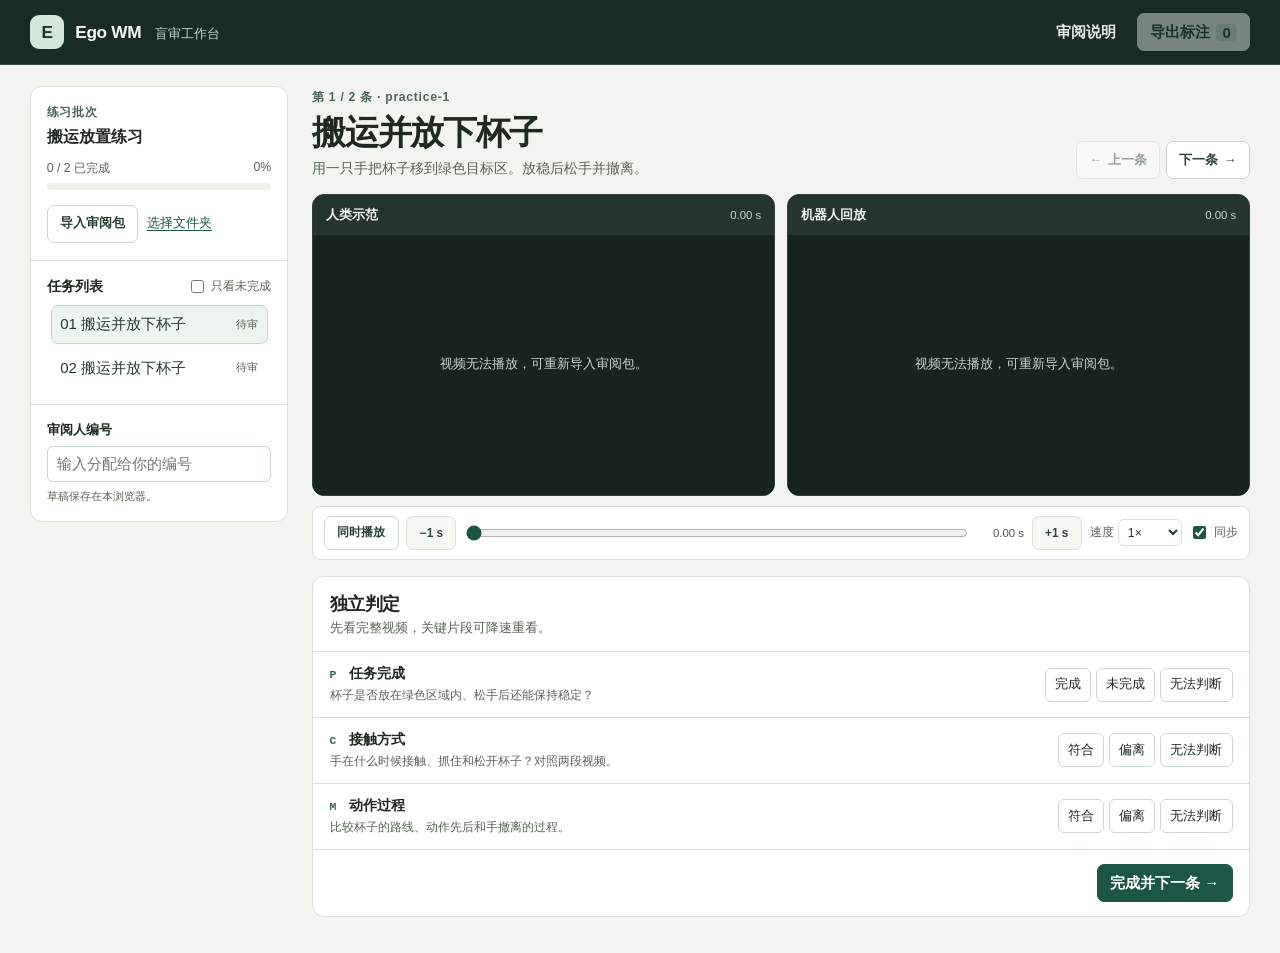
==== docs/index.html @ d47dce7e "Publish the Ego WM blind review workspace" ====
<!doctype html>
<html lang="zh-CN">
<head>
  <meta charset="utf-8">
  <meta name="viewport" content="width=device-width, initial-scale=1">
  <meta name="color-scheme" content="light">
  <meta name="description" content="Ego WM 人手到机器人动作的独立盲审。">
  <title>Ego WM · 盲审工作台</title>
  <link rel="stylesheet" href="./style.css">
  <script type="module" src="./app.js"></script>
</head>
<body>
  <a class="skip" href="#workspace">跳到审阅</a>
  <header class="masthead">
    <div class="mast-inner">
      <a class="brand" href="./" aria-label="Ego WM 盲审工作台首页"><span class="brand-mark" aria-hidden="true">E</span><span>Ego WM <span class="brand-sub">盲审工作台</span></span></a>
      <div class="mast-actions">
        <button class="subtle" id="help-toggle" type="button">审阅说明</button>
        <button class="primary" id="export" type="button" disabled>导出标注 <span id="export-count">0</span></button>
      </div>
    </div>
  </header>
  <div class="layout">
    <aside class="sidebar" aria-label="批次与任务">
      <div class="batch-panel">
        <div class="overline" id="batch-kind">批次</div>
        <h2 id="batch-title">正在载入</h2>
        <div class="progress-line"><span id="progress-text">0 / 0 已完成</span><span id="progress-percent"></span></div>
        <progress id="progress" value="0" max="1" aria-label="审阅完成度"></progress>
        <div class="import-actions">
          <button class="secondary" id="import-zip" type="button">导入审阅包</button>
          <button class="link-button" id="import-folder" type="button">选择文件夹</button>
        </div>
        <input type="file" id="zip-file" accept=".zip,application/zip" hidden>
        <input type="file" id="folder-files" webkitdirectory multiple hidden>
      </div>
      <div class="queue">
        <div class="queue-header"><h3>任务列表</h3><label class="filter"><input id="filter" type="checkbox"> 只看未完成</label></div>
        <ol id="case-list"></ol>
      </div>
      <div class="profile">
        <label for="reviewer">审阅人编号</label>
        <input id="reviewer" type="text" placeholder="输入分配给你的编号" autocomplete="off" maxlength="60">
        <p>草稿保存在本浏览器。</p>
      </div>
    </aside>
    <main id="workspace" class="main" tabindex="-1" aria-busy="true">
      <p id="notice" class="notice" aria-live="polite" hidden></p>
      <section class="case-head" aria-labelledby="case-title">
        <div>
          <div class="overline" id="case-counter">审阅任务</div>
          <h1 id="case-title">载入审阅素材</h1>
          <p id="case-description"></p>
        </div>
        <div class="navigation">
          <button id="previous" class="secondary" type="button" aria-label="上一条" disabled>← <span>上一条</span></button>
          <button id="next" class="secondary" type="button" aria-label="下一条" disabled><span>下一条</span> →</button>
        </div>
      </section>
      <section class="viewers" aria-label="同步视频">
        <article class="media-panel">
          <div class="media-header"><h2>人类示范</h2><span id="source-time">0.00 s</span></div>
          <div class="media-stage">
            <video id="source" controls playsinline preload="metadata" aria-label="人类示范视频"></video>
            <p id="source-empty" class="media-empty" hidden>此条缺少源视频</p>
          </div>
        </article>
        <article class="media-panel">
          <div class="media-header"><h2>机器人回放</h2><span id="execution-time">0.00 s</span></div>
          <div class="media-stage">
            <video id="execution" controls playsinline preload="metadata" aria-label="机器人执行视频"></video>
            <p id="execution-empty" class="media-empty" hidden>此条缺少回放视频</p>
          </div>
        </article>
      </section>
      <section class="transport" aria-label="同步播放控制">
        <button id="play" class="secondary" type="button">同时播放</button>
        <button id="rewind" class="icon-button" type="button" title="回退 1 秒" aria-label="回退 1 秒">−1 s</button>
        <div class="seek-wrap"><input id="seek" type="range" min="0" max="1" step="0.001" value="0" aria-label="执行时间轴"><output id="position" for="seek">0.00 s</output></div>
        <button id="forward" class="icon-button" type="button" title="前进 1 秒" aria-label="前进 1 秒">+1 s</button>
        <label class="speed"><span>速度</span><select id="rate" aria-label="播放速度"><option value="0.25">0.25×</option><option value="0.5">0.5×</option><option value="1" selected>1×</option></select></label>
        <label class="sync"><input id="sync" type="checkbox" checked> 同步</label>
      </section>
      <details id="evidence-panel" class="physical" hidden>
        <summary>查看当前帧的物理记录</summary>
        <p id="physical-status">展开后载入。</p>
        <div id="physical-table"></div>
      </details>
      <section class="judgment" aria-labelledby="judgment-title">
        <div class="judgment-head"><div><h2 id="judgment-title">独立判定</h2><p>先看完整视频，关键片段可降速重看。</p></div><span id="save-status" class="save-status" aria-live="polite"></span></div>
        <form id="review-form" novalidate>
          <div id="dimensions"></div>
          <div class="form-footer"><p id="completion-error" class="error" aria-live="polite"></p><button id="complete" class="primary" type="submit">完成并下一条 →</button></div>
        </form>
      </section>
    </main>
  </div>
  <dialog id="help">
    <div class="dialog-head"><h2>审阅说明</h2><form method="dialog"><button class="icon-button" type="submit" aria-label="关闭说明">×</button></form></div>
    <ol>
      <li>导入组内发给你的 ZIP，或选择解压后的目录。输入分配给你的审阅人编号。</li>
      <li>对照人类示范和机器人回放，分别判断任务完成、接触方式、动作过程。点击「记时间」引用当前回放时间。</li>
      <li>写一句依据。能判断时附上对应的回放时间，无法判断时写明缺什么证据。完成后导出文件交回组织者。</li>
    </ol>
    <p>导入的视频和草稿在本设备处理。草稿按审阅编号和批次保存。刷新后重新导入同一批次可继续。</p>
    <p><kbd>空格</kbd> 播放/暂停，<kbd>J</kbd> <kbd>L</kbd> 前后跳 1 秒。填写表单时快捷键暂停。</p>
    <button id="open-demo" class="secondary" type="button">打开练习批次</button>
  </dialog>
  <noscript><p class="notice">请在浏览器启用 JavaScript 后打开工作台。</p></noscript>
</body>
</html>
---- docs/style.css ----
:root {
  font-family: "Inter", -apple-system, BlinkMacSystemFont, "Segoe UI", "PingFang SC", "Microsoft YaHei", sans-serif;
  color: #20291f;
  background: #f3f4ef;
  font-size: 15px;
  --paper: #ffffff;
  --surface: #f6f7f2;
  --line: #dce1d7;
  --muted: #576454;
  --accent: #1c5746;
  --accent-dark: #12392f;
  --accent-soft: #e5f0e9;
  --red: #a63f2f;
  --amber: #744e11;
  --radius: 12px;
}
* { box-sizing: border-box; }
body { margin: 0; min-width: 300px; }
button, select, input, textarea { font: inherit; }
button, select, input[type="checkbox"], input[type="radio"], input[type="range"] { cursor: pointer; }
button { border: 0; }
button:disabled { opacity: .46; cursor: default; }
a { color: inherit; }
:focus-visible { outline: 3px solid #227d6a; outline-offset: 3px; }
[hidden] { display: none !important; }
.skip { position: fixed; top: -100px; z-index: 9; background: white; padding: .65rem; }
.skip:focus { top: 8px; left: 8px; }
.masthead { background: #192c24; color: #f8faf8; border-bottom: 1px solid #3b5044; }
.mast-inner { max-width: 1560px; padding: 0 2rem; margin: 0 auto; min-height: 64px; display: flex; justify-content: space-between; align-items: center; gap: 1rem; }
.brand { display: flex; align-items: center; gap: .75rem; text-decoration: none; white-space: nowrap; font-weight: 750; letter-spacing: -.02em; font-size: 1.15rem; }
.brand-mark { display: grid; place-items: center; background: #d4e6d9; color: #19352a; width: 34px; aspect-ratio: 1; border-radius: 9px; font-family: "Geist",inherit; }
.brand-sub { color: #c5d4c9; font-size: .88rem; font-weight: 500; margin-left: .65rem; letter-spacing: 0; }
.mast-actions { display: flex; align-items: center; gap: .6rem; }
.primary,.secondary,.subtle,.icon-button { min-height: 38px; padding: .52rem .82rem; border-radius: 7px; display: inline-flex; justify-content: center; align-items: center; gap: .4rem; white-space: nowrap; font-weight: 650; }
.primary { background: var(--accent); color: #fff; border: 1px solid var(--accent); }
.primary:not(:disabled):hover { background: var(--accent-dark); }
.masthead .primary { background: #e3f0e7; border-color: #e3f0e7; color: #193b2e; }
.masthead .primary:not(:disabled):hover { background: #cbe1d3; }
.masthead .subtle { color: #e1ebe3; background: transparent; }
.masthead .subtle:hover { background: #2c4135; }
#export-count { font-variant-numeric: tabular-nums; background: #c8ddcf; min-width: 1.35rem; padding: 0 .2rem; text-align: center; border-radius: .3rem; }
.secondary { background: var(--paper); color: #263e30; border: 1px solid #ccd8cd; }
.secondary:not(:disabled):hover,.icon-button:hover { background: #eff4ed; }
.icon-button { background: var(--surface); color: #32473a; border: 1px solid var(--line); min-width: 38px; }
.link-button { background: transparent; color: var(--accent); padding: .45rem .18rem; text-decoration: underline; text-underline-offset: 3px; }
.layout { max-width: 1560px; margin: auto; display: grid; grid-template-columns: 245px minmax(0, 1fr); padding: 1.4rem 2rem 2.4rem; gap: 1.4rem; }
.sidebar { background: var(--paper); border: 1px solid var(--line); border-radius: var(--radius); align-self: start; min-width: 0; overflow: hidden; position: sticky; top: 1rem; }
.batch-panel,.queue,.profile { padding: 1.12rem 1.05rem; }
.queue,.profile { border-top: 1px solid var(--line); }
.overline { color: #4d6757; font-size: .81rem; font-weight: 700; letter-spacing: .06em; }
#batch-title { margin: .35rem 0 .8rem; font-size: 1.08rem; overflow-wrap: anywhere; }
.progress-line { display: flex; justify-content: space-between; gap: .5rem; color: var(--muted); font-size: .82rem; margin-bottom: .38rem; }
progress { width: 100%; height: 7px; display: block; appearance: none; border: 0; border-radius: 10px; background: #edf0e9; color: var(--accent); overflow: hidden; }
progress::-webkit-progress-bar { background: #edf0e9; }
progress::-webkit-progress-value { background: var(--accent); }
progress::-moz-progress-bar { background: var(--accent); }
.import-actions { display: flex; flex-wrap: wrap; gap: .4rem; align-items: center; margin-top: 1rem; }
.import-actions > *,.navigation > * { font-size: .84rem; }
.queue-header { display: flex; align-items: center; justify-content: space-between; gap: .3rem; margin-bottom: .6rem; }
.queue-header h3 { margin: 0; font-size: .95rem; }
.filter,.sync,.speed { color: var(--muted); font-size: .82rem; white-space: nowrap; display: flex; align-items: center; gap: .3rem; }
input[type="checkbox"] { accent-color: var(--accent); }
#case-list { list-style: none; margin: 0; padding: 0 .25rem; max-height: min(45vh, 390px); overflow: auto; }
#case-list li + li { margin-top: .28rem; }
.case-button { width: 100%; display: grid; grid-template-columns: minmax(0, 1fr) auto; gap: .3rem; text-align: left; padding: .6rem .58rem; background: transparent; border: 1px solid transparent; border-radius: 7px; align-items: center; color: #27392e; }
.case-button[aria-current="true"] { border-color: #bed4c4; background: #edf4ee; }
.case-button:hover { background: #f1f4ee; }
.case-button .name { overflow: hidden; white-space: nowrap; text-overflow: ellipsis; }
.case-button .state { color: #566355; font-size: .72rem; }
.case-button .state[data-status="complete"] { color: #155842; font-weight: 700; }
.queue-empty { color: var(--muted); padding: .55rem .2rem; font-size: .84rem; }
.profile label { display: block; font-size: .85rem; font-weight: 650; margin-bottom: .45rem; }
.profile input,.row-support input,.row-support textarea { width: 100%; background: #fff; border: 1px solid #ccd7cd; border-radius: 6px; padding: .51rem .6rem; min-height: 36px; color: #233127; }
.profile p { font-size: .76rem; color: var(--muted); margin: .48rem 0 0; }
.main { min-width: 0; }
.notice { padding: .7rem .9rem; border: 1px solid #cbdccf; border-radius: 7px; background: #e9f2e9; margin: 0 0 1rem; color: #254738; }
.notice[data-type="error"] { color: #832b21; background: #faece7; border-color: #e5c7bd; }
.case-head { display: flex; justify-content: space-between; align-items: end; gap: .85rem; margin: .23rem 0 1rem; }
.case-head h1 { font-size: clamp(1.48rem, 2.7vw, 2.25rem); line-height: 1.16; letter-spacing: -.036em; margin: .45rem 0 0; }
.case-head p { margin: .45rem 0 0; color: var(--muted); max-width: 70ch; line-height: 1.48; font-size: .91rem; }
.navigation { display: flex; align-items: center; gap: .36rem; }
.viewers { display: grid; grid-template-columns: minmax(0,1fr) minmax(0,1fr); gap: .8rem; }
.media-panel { background: #17231d; color: #f3f7f2; border-radius: var(--radius); overflow: hidden; border: 1px solid #324139; margin: 0; }
.media-header { display: flex; align-items: center; justify-content: space-between; gap: .45rem; min-height: 40px; padding: .55rem .85rem; background: #24352b; }
.media-header h2 { font-size: .85rem; margin: 0; font-weight: 650; }
.media-header span { color: #c7d8cd; font-size: .76rem; font-variant-numeric: tabular-nums; }
.media-stage { position: relative; aspect-ratio: 16/9; background: #111a15; }
.media-stage video { width: 100%; height: 100%; display: block; object-fit: contain; }
.media-empty { position: absolute; inset: 0; display: grid; place-items: center; background: #17231d; color: #c7d8cd; margin: 0; font-size: .85rem; }
.transport { display: flex; align-items: center; flex-wrap: wrap; gap: .52rem; padding: .6rem .74rem; border: 1px solid var(--line); border-radius: 9px; background: var(--paper); margin-top: .67rem; }
.transport button { font-size: .79rem; min-height: 34px; }
.seek-wrap { display: flex; align-items: center; gap: .46rem; flex: 1; min-width: 110px; }
.seek-wrap input { accent-color: var(--accent); flex: 1; width: 100%; min-width: 0; }
.seek-wrap output { min-width: 4.1em; color: #475c4c; font-size: .76rem; text-align: right; font-variant-numeric: tabular-nums; }
.speed select { border: 1px solid var(--line); border-radius: 6px; padding: .28rem .32rem; background: #fff; color: #263b30; }
.physical { font-size: .84rem; margin-top: .7rem; padding: .65rem .82rem; border: 1px solid var(--line); border-radius: 8px; background: white; }
.physical summary { cursor: pointer; font-weight: 650; }
.physical p { margin: .55rem 0; color: var(--muted); }
.physical table { width: 100%; border-collapse: collapse; text-align: left; }
.physical th,.physical td { padding: .35rem; border-bottom: 1px solid var(--line); }
.judgment { margin-top: 1.1rem; border: 1px solid var(--line); border-radius: var(--radius); background: var(--paper); }
.judgment-head,.form-footer { padding: .95rem 1.1rem; display: flex; justify-content: space-between; align-items: center; gap: .85rem; }
.judgment-head h2 { font-size: 1.23rem; margin: 0; letter-spacing: -.02em; }
.judgment-head p { margin: .23rem 0 0; color: var(--muted); font-size: .86rem; }
.save-status { font-size: .78rem; color: var(--muted); flex-shrink: 0; }
.dimension { margin: 0; padding: .82rem 1.1rem; border: 0; border-top: 1px solid var(--line); min-width: 0; }
.dim-row { display: grid; grid-template-columns: minmax(190px,1fr) auto; gap: .6rem 1rem; align-items: center; }
.dim-title { font-size: .96rem; font-weight: 700; margin: 0; }
.dim-title span { display: inline-block; width: 1.28rem; color: #35624d; font: 600 .76rem ui-monospace, monospace; }
.dim-description { margin: .24rem 0 0; font-size: .81rem; line-height: 1.46; color: var(--muted); }
.options { display: flex; flex-wrap: wrap; align-items: center; gap: .32rem; }
.option { position: relative; font-size: .84rem; }
.option input { position: absolute; opacity: 0; inset: 0; width: 100%; height: 100%; margin: 0; }
.option span { padding: .5rem .61rem; border: 1px solid #ccd8ce; border-radius: 6px; display: block; min-height: 34px; white-space: nowrap; }
.option input:hover + span { background: #f0f5ef; }
.option input:focus-visible + span { outline: 3px solid #227d6a; outline-offset: 2px; }
.option input:checked + span { color: #164234; background: #e2f0e7; border-color: #81b09a; font-weight: 700; }
.option input[value="fail"]:checked + span { border-color: #d69e92; background: #f7e8e4; color: #873328; }
.option input[value="unknown"]:checked + span { border-color: #d6b775; background: #f7efdc; color: var(--amber); }
.row-support { display: grid; grid-template-columns: minmax(120px, 1fr) auto auto auto; gap: .43rem; align-items: end; margin-top: .65rem; }
.row-support label { display: block; min-width: 0; font-size: .77rem; color: var(--muted); }
.row-support label input { margin-top: .28rem; }
.row-support label.time-input { width: 5.1rem; }
.row-support input,.row-support button { min-height: 35px; font-size: .82rem; }
.form-footer { border-top: 1px solid var(--line); justify-content: end; }
.error { color: #9a3e2f; margin: 0 auto 0 0; font-size: .82rem; }
.invalid { background: #fff7f3; }
dialog { width: min(92vw, 540px); padding: 1.25rem; color: #243128; border: 1px solid #cbd6cc; border-radius: 13px; }
dialog::backdrop { background: #13281eca; }
.dialog-head { display: flex; justify-content: space-between; align-items: center; }
.dialog-head h2 { margin: 0; font-size: 1.25rem; }
dialog p,dialog li { font-size: .91rem; line-height: 1.55; }
dialog li { margin-bottom: .42rem; }
kbd { border: 1px solid var(--line); border-radius: 4px; padding: .08rem .25rem; background: #f3f5f0; }
@media (min-width: 1200px) { .layout { grid-template-columns: 258px minmax(0,1fr); gap: 1.6rem; } }
@media (max-width: 950px) {
  .mast-inner,.layout { padding-left: 1rem; padding-right: 1rem; }
  .layout { grid-template-columns: 193px minmax(0,1fr); gap: 1rem; }
  .batch-panel,.queue,.profile { padding: .85rem .68rem; }
  .dim-row { grid-template-columns: 1fr; }
  .transport { gap: .38rem; }
}
@media (max-width: 680px) {
  .layout { display: flex; flex-direction: column; padding: .8rem .65rem 1.5rem; gap: .85rem; }
  .mast-inner { min-height: 55px; padding: 0 .65rem; }
  .brand { font-size: 1rem; gap: .42rem; }
  .brand-mark { width: 27px; }
  .brand-sub { display: none; }
  .mast-actions { gap: .28rem; }
  .mast-actions button { font-size: .78rem; padding: .35rem .57rem; }
  .sidebar { position: static; display: grid; grid-template-columns: 1fr 1fr; min-width: 100%; }
  .profile { grid-column: 1 / -1; padding: .58rem .68rem; display: grid; grid-template-columns: auto 1fr; gap: .4rem; align-items: center; }
  .profile label,.profile p { margin: 0; }
  .profile p { grid-column: 2; }
  .queue { border-top: 0; border-left: 1px solid var(--line); }
  #case-list { max-height: 138px; }
  .case-head { margin: .1rem 0 .65rem; }
  .navigation > button { padding: .37rem .45rem; min-width: 33px; }
  .navigation span { display: none; }
  .viewers { gap: .42rem; }
  .media-header { padding: .34rem .47rem; min-height: 33px; }
  .media-header h2 { font-size: .75rem; }
  .media-header span { font-size: .65rem; }
  .transport { row-gap: .3rem; padding: .45rem; }
  .transport .speed > span { display: none; }
  .seek-wrap { order: 2; flex-basis: 100%; }
  .judgment-head,.dimension,.form-footer { padding: .72rem .7rem; }
  .row-support { grid-template-columns: 1fr 1fr auto; }
  .row-support .reason { grid-column: 1 / -1; }
  .row-support label.time-input { width: auto; }
}
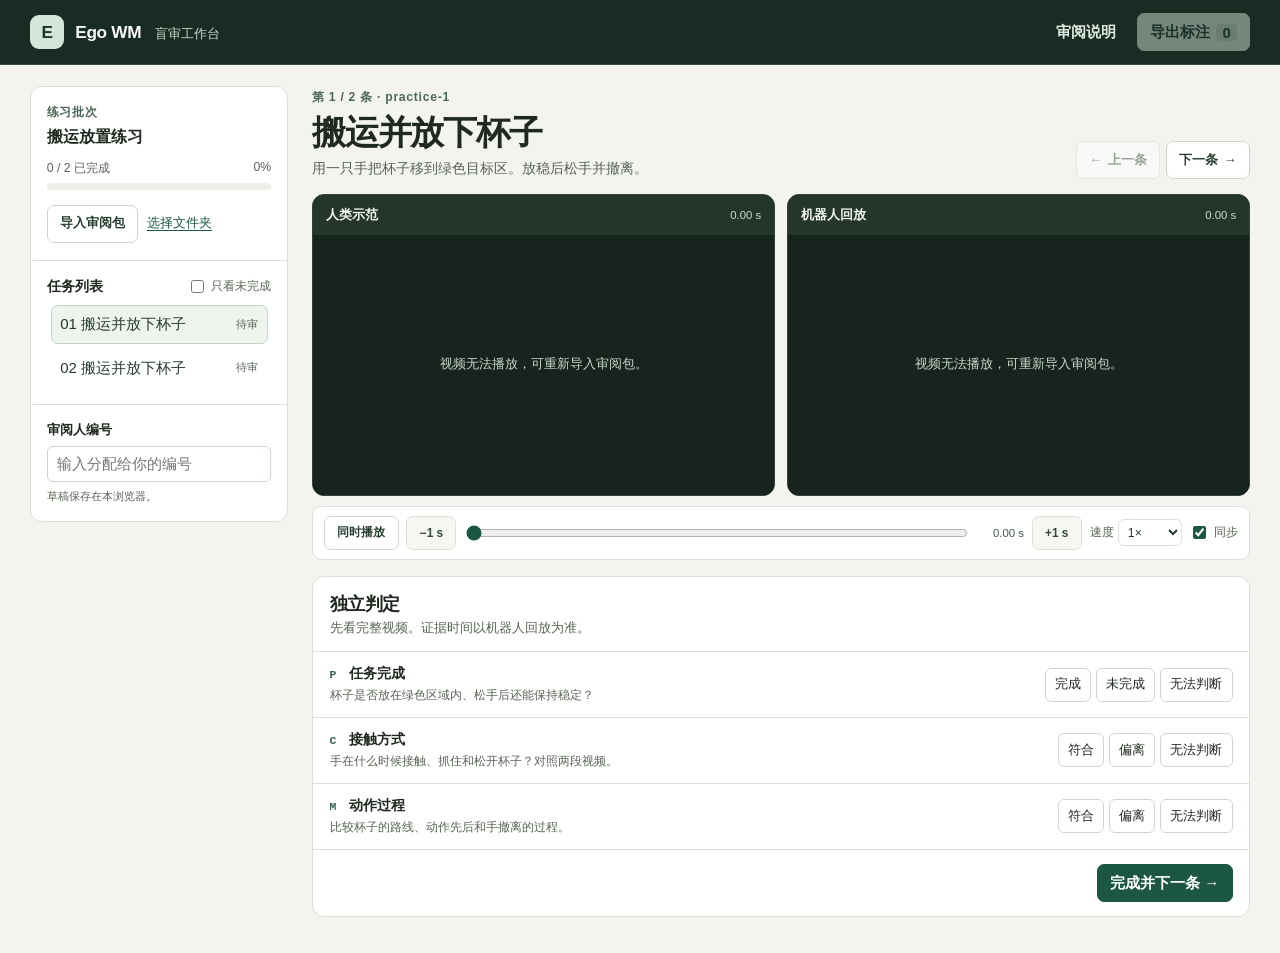
==== commit 88a8a253: "Make mobile video review and timestamp controls easier to use" ====
--- a/docs/index.html
+++ b/docs/index.html
@@ -57,7 +57,8 @@
           <button id="next" class="secondary" type="button" aria-label="下一条" disabled><span>下一条</span> →</button>
         </div>
       </section>
-      <section class="viewers" aria-label="同步视频">
+      <div class="mobile-layout"><button id="video-layout" class="secondary" type="button" aria-controls="viewers" aria-pressed="false">上下排列</button></div>
+      <section id="viewers" class="viewers" aria-label="同步视频">
         <article class="media-panel">
           <div class="media-header"><h2>人类示范</h2><span id="source-time">0.00 s</span></div>
           <div class="media-stage">
@@ -87,7 +88,7 @@
         <div id="physical-table"></div>
       </details>
       <section class="judgment" aria-labelledby="judgment-title">
-        <div class="judgment-head"><div><h2 id="judgment-title">独立判定</h2><p>先看完整视频，关键片段可降速重看。</p></div><span id="save-status" class="save-status" aria-live="polite"></span></div>
+        <div class="judgment-head"><div><h2 id="judgment-title">独立判定</h2><p>先看完整视频。证据时间以机器人回放为准。</p></div><span id="save-status" class="save-status" aria-live="polite"></span></div>
         <form id="review-form" novalidate>
           <div id="dimensions"></div>
           <div class="form-footer"><p id="completion-error" class="error" aria-live="polite"></p><button id="complete" class="primary" type="submit">完成并下一条 →</button></div>
--- a/docs/style.css
+++ b/docs/style.css
@@ -28,7 +28,7 @@
 .masthead { background: #192c24; color: #f8faf8; border-bottom: 1px solid #3b5044; }
 .mast-inner { max-width: 1560px; padding: 0 2rem; margin: 0 auto; min-height: 64px; display: flex; justify-content: space-between; align-items: center; gap: 1rem; }
 .brand { display: flex; align-items: center; gap: .75rem; text-decoration: none; white-space: nowrap; font-weight: 750; letter-spacing: -.02em; font-size: 1.15rem; }
-.brand-mark { display: grid; place-items: center; background: #d4e6d9; color: #19352a; width: 34px; aspect-ratio: 1; border-radius: 9px; font-family: "Geist",inherit; }
+.brand-mark { display: grid; place-items: center; background: #d4e6d9; color: #19352a; width: 34px; aspect-ratio: 1; border-radius: 9px; }
 .brand-sub { color: #c5d4c9; font-size: .88rem; font-weight: 500; margin-left: .65rem; letter-spacing: 0; }
 .mast-actions { display: flex; align-items: center; gap: .6rem; }
 .primary,.secondary,.subtle,.icon-button { min-height: 38px; padding: .52rem .82rem; border-radius: 7px; display: inline-flex; justify-content: center; align-items: center; gap: .4rem; white-space: nowrap; font-weight: 650; }
@@ -80,6 +80,7 @@
 .case-head p { margin: .45rem 0 0; color: var(--muted); max-width: 70ch; line-height: 1.48; font-size: .91rem; }
 .navigation { display: flex; align-items: center; gap: .36rem; }
 .viewers { display: grid; grid-template-columns: minmax(0,1fr) minmax(0,1fr); gap: .8rem; }
+.mobile-layout { display: none; }
 .media-panel { background: #17231d; color: #f3f7f2; border-radius: var(--radius); overflow: hidden; border: 1px solid #324139; margin: 0; }
 .media-header { display: flex; align-items: center; justify-content: space-between; gap: .45rem; min-height: 40px; padding: .55rem .85rem; background: #24352b; }
 .media-header h2 { font-size: .85rem; margin: 0; font-weight: 650; }
@@ -158,6 +159,9 @@
   .navigation > button { padding: .37rem .45rem; min-width: 33px; }
   .navigation span { display: none; }
   .viewers { gap: .42rem; }
+  .viewers.is-stacked { grid-template-columns: 1fr; }
+  .mobile-layout { display: flex; justify-content: end; margin-bottom: .42rem; }
+  .mobile-layout button { min-height: 32px; font-size: .77rem; padding: .32rem .58rem; }
   .media-header { padding: .34rem .47rem; min-height: 33px; }
   .media-header h2 { font-size: .75rem; }
   .media-header span { font-size: .65rem; }
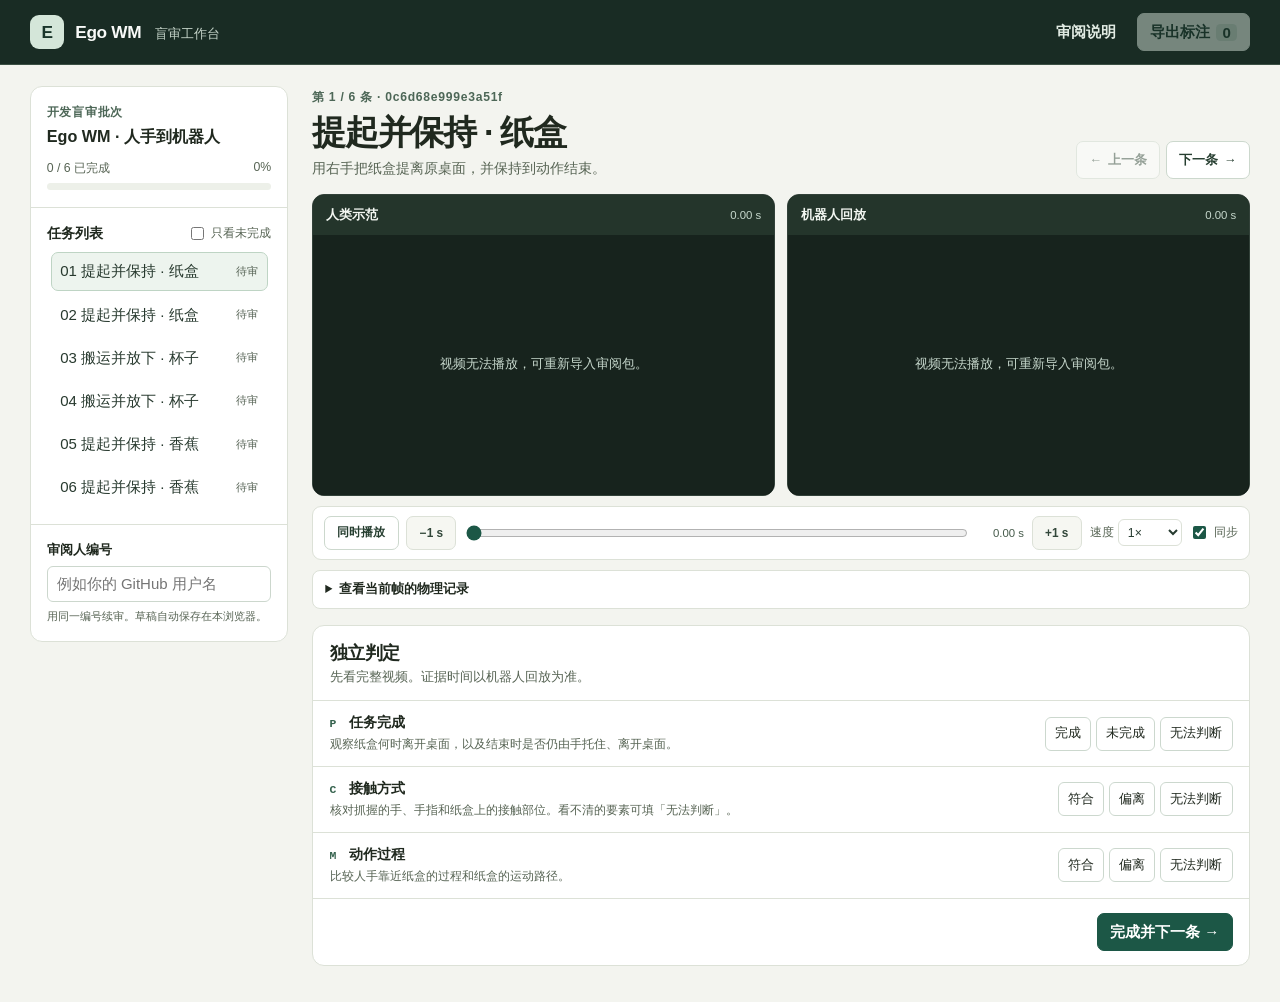
==== commit 26f464d5: "Load the six development reviews directly on GitHub Pages" ====
--- a/docs/index.html
+++ b/docs/index.html
@@ -27,12 +27,6 @@
         <h2 id="batch-title">正在载入</h2>
         <div class="progress-line"><span id="progress-text">0 / 0 已完成</span><span id="progress-percent"></span></div>
         <progress id="progress" value="0" max="1" aria-label="审阅完成度"></progress>
-        <div class="import-actions">
-          <button class="secondary" id="import-zip" type="button">导入审阅包</button>
-          <button class="link-button" id="import-folder" type="button">选择文件夹</button>
-        </div>
-        <input type="file" id="zip-file" accept=".zip,application/zip" hidden>
-        <input type="file" id="folder-files" webkitdirectory multiple hidden>
       </div>
       <div class="queue">
         <div class="queue-header"><h3>任务列表</h3><label class="filter"><input id="filter" type="checkbox"> 只看未完成</label></div>
@@ -40,8 +34,8 @@
       </div>
       <div class="profile">
         <label for="reviewer">审阅人编号</label>
-        <input id="reviewer" type="text" placeholder="输入分配给你的编号" autocomplete="off" maxlength="60">
-        <p>草稿保存在本浏览器。</p>
+        <input id="reviewer" type="text" placeholder="例如你的 GitHub 用户名" autocomplete="off" maxlength="60">
+        <p>用同一编号续审。草稿自动保存在本浏览器。</p>
       </div>
     </aside>
     <main id="workspace" class="main" tabindex="-1" aria-busy="true">
@@ -99,13 +93,23 @@
   <dialog id="help">
     <div class="dialog-head"><h2>审阅说明</h2><form method="dialog"><button class="icon-button" type="submit" aria-label="关闭说明">×</button></form></div>
     <ol>
-      <li>导入组内发给你的 ZIP，或选择解压后的目录。输入分配给你的审阅人编号。</li>
+      <li>首页已载入六条开发样例。输入你的审阅编号，例如 GitHub 用户名。</li>
       <li>对照人类示范和机器人回放，分别判断任务完成、接触方式、动作过程。点击「记时间」引用当前回放时间。</li>
       <li>写一句依据。能判断时附上对应的回放时间，无法判断时写明缺什么证据。完成后导出文件交回组织者。</li>
     </ol>
-    <p>导入的视频和草稿在本设备处理。草稿按审阅编号和批次保存。刷新后重新导入同一批次可继续。</p>
+    <p>首页批次刷新后可从上次停留的位置继续。</p>
     <p><kbd>空格</kbd> 播放/暂停，<kbd>J</kbd> <kbd>L</kbd> 前后跳 1 秒。填写表单时快捷键暂停。</p>
-    <button id="open-demo" class="secondary" type="button">打开练习批次</button>
+    <div class="import-actions">
+      <button id="open-default" class="secondary" type="button">打开开发盲审批次</button>
+      <button id="open-demo" class="secondary" type="button">打开练习批次</button>
+    </div>
+    <div class="import-actions">
+      <button class="secondary" id="import-zip" type="button">导入其他审阅包</button>
+      <button class="link-button" id="import-folder" type="button">选择文件夹</button>
+    </div>
+    <input type="file" id="zip-file" accept=".zip,application/zip" hidden>
+    <input type="file" id="folder-files" webkitdirectory multiple hidden>
+    <p><a href="https://github.com/UniMotionRec/ego-wm-eval-review/blob/main/docs/review/ATTRIBUTION.md" target="_blank" rel="noopener">示范视频来源与许可证</a></p>
   </dialog>
   <noscript><p class="notice">请在浏览器启用 JavaScript 后打开工作台。</p></noscript>
 </body>
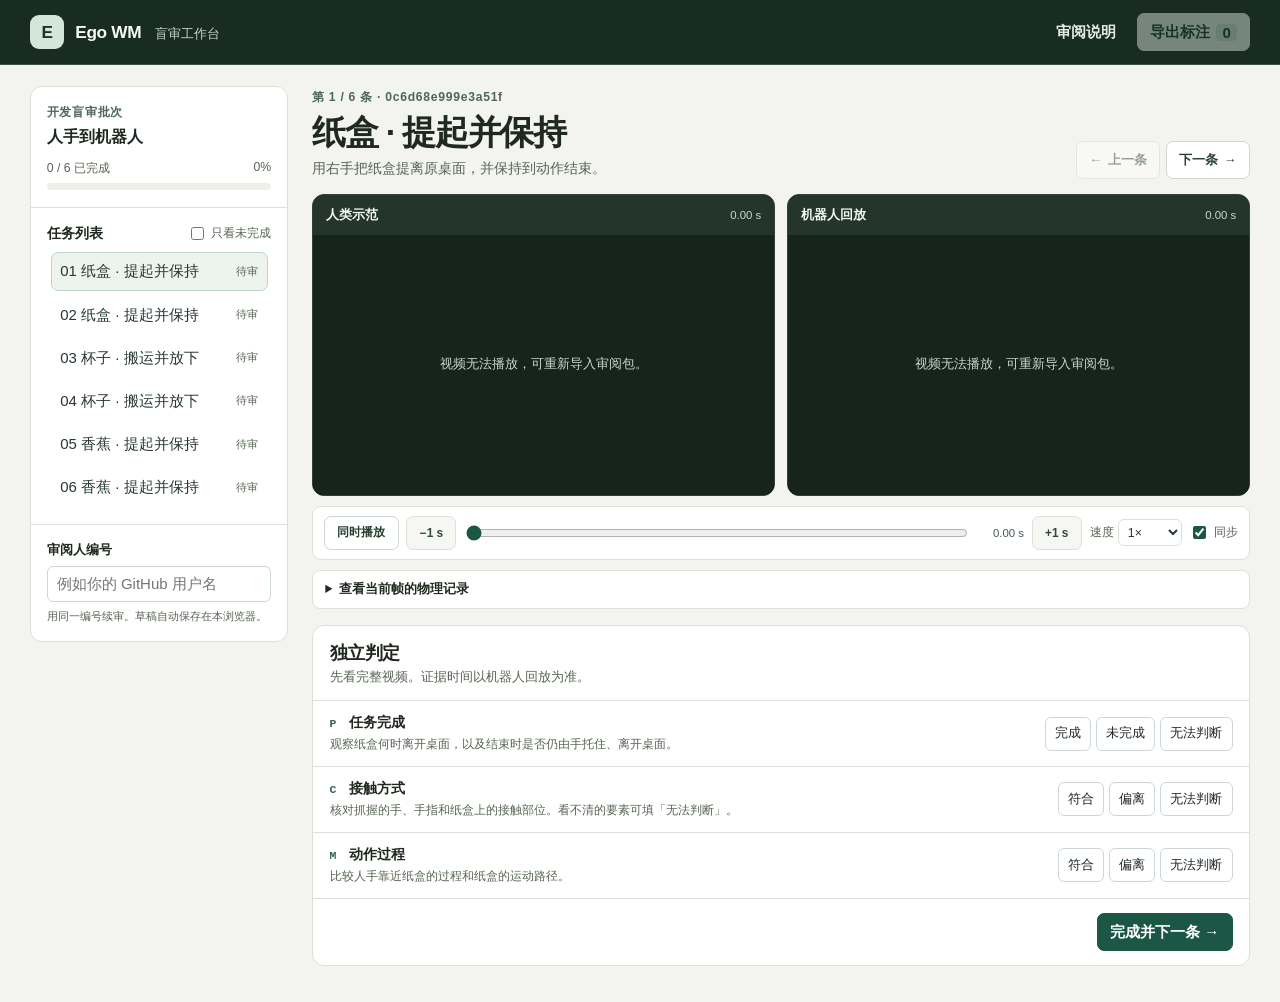
==== commit 71f4af3c: "Reduce typing and focus arbitration on disputed judgments" ====
--- a/docs/index.html
+++ b/docs/index.html
@@ -95,9 +95,10 @@
     <ol>
       <li>首页已载入六条开发样例。输入你的审阅编号，例如 GitHub 用户名。</li>
       <li>对照人类示范和机器人回放，分别判断任务完成、接触方式、动作过程。点击「记时间」引用当前回放时间。</li>
-      <li>写一句依据。能判断时附上对应的回放时间，无法判断时写明缺什么证据。完成后导出文件交回组织者。</li>
+      <li>点击符合实际观察的快捷依据，也可以自行填写。能判断时记下对应时间。完成后一次导出文件交回组织者。</li>
     </ol>
     <p>首页批次刷新后可从上次停留的位置继续。</p>
+    <p>收到分歧复核任务时，页面只显示需要复核的判断项。</p>
     <p><kbd>空格</kbd> 播放/暂停，<kbd>J</kbd> <kbd>L</kbd> 前后跳 1 秒。填写表单时快捷键暂停。</p>
     <div class="import-actions">
       <button id="open-default" class="secondary" type="button">打开开发盲审批次</button>
--- a/docs/style.css
+++ b/docs/style.css
@@ -23,8 +23,8 @@
 a { color: inherit; }
 :focus-visible { outline: 3px solid #227d6a; outline-offset: 3px; }
 [hidden] { display: none !important; }
-.skip { position: fixed; top: -100px; z-index: 9; background: white; padding: .65rem; }
-.skip:focus { top: 8px; left: 8px; }
+.skip { position: fixed; top: 8px; left: 8px; z-index: 9; background: white; padding: .65rem; clip-path: inset(50%); }
+.skip:focus { clip-path: none; }
 .masthead { background: #192c24; color: #f8faf8; border-bottom: 1px solid #3b5044; }
 .mast-inner { max-width: 1560px; padding: 0 2rem; margin: 0 auto; min-height: 64px; display: flex; justify-content: space-between; align-items: center; gap: 1rem; }
 .brand { display: flex; align-items: center; gap: .75rem; text-decoration: none; white-space: nowrap; font-weight: 750; letter-spacing: -.02em; font-size: 1.15rem; }
@@ -118,7 +118,17 @@
 .option input:checked + span { color: #164234; background: #e2f0e7; border-color: #81b09a; font-weight: 700; }
 .option input[value="fail"]:checked + span { border-color: #d69e92; background: #f7e8e4; color: #873328; }
 .option input[value="unknown"]:checked + span { border-color: #d6b775; background: #f7efdc; color: var(--amber); }
-.row-support { display: grid; grid-template-columns: minmax(120px, 1fr) auto auto auto; gap: .43rem; align-items: end; margin-top: .65rem; }
+.quick-reasons { display: flex; flex-wrap: wrap; gap: .35rem; margin-top: .62rem; }
+.quick-reasons button { font-size: .77rem; min-height: 32px; padding: .28rem .52rem; }
+.quick-reasons button[aria-pressed="true"] { background: #e2f0e7; border-color: #81b09a; color: #164234; }
+.row-support { margin-top: .55rem; }
+.evidence-controls { display: inline-flex; align-items: center; gap: .55rem; margin-right: .75rem; }
+.evidence-range,.manual-evidence summary { color: var(--muted); font-size: .77rem; }
+.evidence-range { font-variant-numeric: tabular-nums; }
+.manual-evidence { display: inline-block; }
+.manual-evidence summary { cursor: pointer; }
+.manual-evidence[open] { display: block; margin-top: .55rem; }
+.manual-fields { display: grid; grid-template-columns: minmax(120px, 1fr) auto auto; gap: .43rem; margin-top: .42rem; }
 .row-support label { display: block; min-width: 0; font-size: .77rem; color: var(--muted); }
 .row-support label input { margin-top: .28rem; }
 .row-support label.time-input { width: 5.1rem; }
@@ -169,7 +179,7 @@
   .transport .speed > span { display: none; }
   .seek-wrap { order: 2; flex-basis: 100%; }
   .judgment-head,.dimension,.form-footer { padding: .72rem .7rem; }
-  .row-support { grid-template-columns: 1fr 1fr auto; }
-  .row-support .reason { grid-column: 1 / -1; }
+  .manual-fields { grid-template-columns: 1fr 1fr; }
+  .manual-fields .reason { grid-column: 1 / -1; }
   .row-support label.time-input { width: auto; }
 }
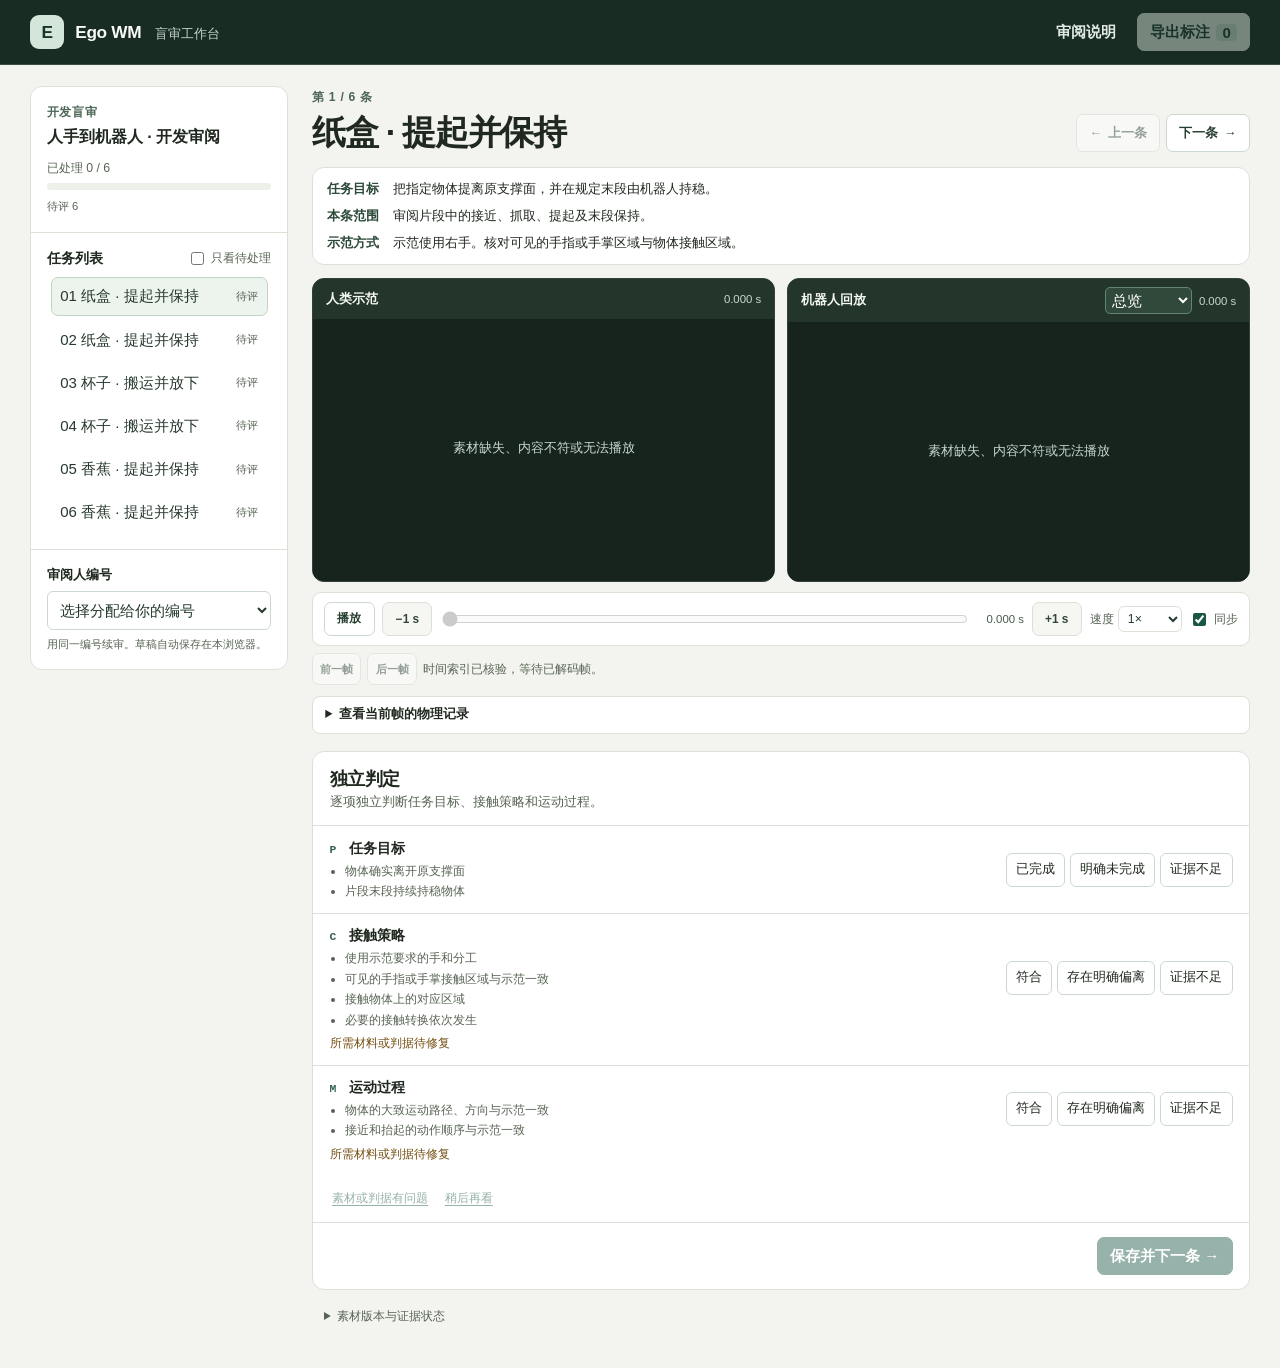
==== commit bc03d616: "Implement versioned blind review and counterbalanced usability trial" ====
--- a/docs/index.html
+++ b/docs/index.html
@@ -9,7 +9,7 @@
   <link rel="stylesheet" href="./style.css">
   <script type="module" src="./app.js"></script>
 </head>
-<body>
+<body class="review-v2">
   <a class="skip" href="#workspace">跳到审阅</a>
   <header class="masthead">
     <div class="mast-inner">
@@ -25,16 +25,17 @@
       <div class="batch-panel">
         <div class="overline" id="batch-kind">批次</div>
         <h2 id="batch-title">正在载入</h2>
-        <div class="progress-line"><span id="progress-text">0 / 0 已完成</span><span id="progress-percent"></span></div>
-        <progress id="progress" value="0" max="1" aria-label="审阅完成度"></progress>
+        <div class="progress-line"><span id="progress-text">已处理 0 / 0</span></div>
+        <progress id="progress" value="0" max="1" aria-label="已处理进度"></progress>
+        <p id="progress-states" class="batch-states"></p>
       </div>
       <div class="queue">
-        <div class="queue-header"><h3>任务列表</h3><label class="filter"><input id="filter" type="checkbox"> 只看未完成</label></div>
+        <div class="queue-header"><h3>任务列表</h3><label class="filter"><input id="filter" type="checkbox"> 只看待处理</label></div>
         <ol id="case-list"></ol>
       </div>
       <div class="profile">
         <label for="reviewer">审阅人编号</label>
-        <input id="reviewer" type="text" placeholder="例如你的 GitHub 用户名" autocomplete="off" maxlength="60">
+        <select id="reviewer" disabled><option value="">选择分配给你的编号</option></select>
         <p>用同一编号续审。草稿自动保存在本浏览器。</p>
       </div>
     </aside>
@@ -44,13 +45,18 @@
         <div>
           <div class="overline" id="case-counter">审阅任务</div>
           <h1 id="case-title">载入审阅素材</h1>
-          <p id="case-description"></p>
         </div>
         <div class="navigation">
           <button id="previous" class="secondary" type="button" aria-label="上一条" disabled>← <span>上一条</span></button>
           <button id="next" class="secondary" type="button" aria-label="下一条" disabled><span>下一条</span> →</button>
         </div>
       </section>
+      <dl id="task-brief" class="task-brief" hidden>
+        <div><dt>任务目标</dt><dd id="task-goal"></dd></div>
+        <div><dt>本条范围</dt><dd id="task-scope"></dd></div>
+        <div><dt>示范方式</dt><dd id="task-demonstration"></dd></div>
+        <div id="adaptation-row" hidden><dt>允许适配</dt><dd id="task-adaptation"></dd></div>
+      </dl>
       <div class="mobile-layout"><button id="video-layout" class="secondary" type="button" aria-controls="viewers" aria-pressed="false">上下排列</button></div>
       <section id="viewers" class="viewers" aria-label="同步视频">
         <article class="media-panel">
@@ -61,7 +67,11 @@
           </div>
         </article>
         <article class="media-panel">
-          <div class="media-header"><h2>机器人回放</h2><span id="execution-time">0.00 s</span></div>
+          <div class="media-header"><h2>机器人回放</h2><label id="view-select-label" class="view-select" hidden>
+            <select id="view-select" aria-label="机器人回放视角">
+              <option value="execution">总览</option><option value="execution_closeup">手物近景</option>
+            </select>
+          </label><span id="execution-time">0.00 s</span></div>
           <div class="media-stage">
             <video id="execution" controls playsinline preload="metadata" aria-label="机器人执行视频"></video>
             <p id="execution-empty" class="media-empty" hidden>此条缺少回放视频</p>
@@ -69,40 +79,53 @@
         </article>
       </section>
       <section class="transport" aria-label="同步播放控制">
-        <button id="play" class="secondary" type="button">同时播放</button>
+        <button id="play" class="secondary" type="button">播放</button>
         <button id="rewind" class="icon-button" type="button" title="回退 1 秒" aria-label="回退 1 秒">−1 s</button>
         <div class="seek-wrap"><input id="seek" type="range" min="0" max="1" step="0.001" value="0" aria-label="执行时间轴"><output id="position" for="seek">0.00 s</output></div>
         <button id="forward" class="icon-button" type="button" title="前进 1 秒" aria-label="前进 1 秒">+1 s</button>
         <label class="speed"><span>速度</span><select id="rate" aria-label="播放速度"><option value="0.25">0.25×</option><option value="0.5">0.5×</option><option value="1" selected>1×</option></select></label>
         <label class="sync"><input id="sync" type="checkbox" checked> 同步</label>
       </section>
+      <div class="frame-tools">
+        <button id="frame-prev" class="secondary" type="button" disabled>前一帧</button>
+        <button id="frame-next" class="secondary" type="button" disabled>后一帧</button>
+        <span id="timeline-status" class="timeline-status">正在核对时间索引。</span>
+      </div>
       <details id="evidence-panel" class="physical" hidden>
         <summary>查看当前帧的物理记录</summary>
-        <p id="physical-status">展开后载入。</p>
+        <p id="physical-status"></p>
+        <label id="physical-step-control" class="physical-step" hidden>独立查看求解器记录
+          <input id="physical-step" type="range" min="0" max="0" value="0" aria-label="物理步编号">
+        </label>
         <div id="physical-table"></div>
       </details>
       <section class="judgment" aria-labelledby="judgment-title">
-        <div class="judgment-head"><div><h2 id="judgment-title">独立判定</h2><p>先看完整视频。证据时间以机器人回放为准。</p></div><span id="save-status" class="save-status" aria-live="polite"></span></div>
+        <div class="judgment-head"><div><h2 id="judgment-title">独立判定</h2><p id="judgment-hint">按本条必要要求判断。</p></div><span id="save-status" class="save-status" aria-live="polite"></span></div>
         <form id="review-form" novalidate>
           <div id="dimensions"></div>
-          <div class="form-footer"><p id="completion-error" class="error" aria-live="polite"></p><button id="complete" class="primary" type="submit">完成并下一条 →</button></div>
+          <div class="review-actions">
+            <button id="load-problem" class="link-button" type="button">素材或判据有问题</button>
+            <button id="later" class="link-button" type="button">稍后再看</button>
+          </div>
+          <p id="issue-status" class="issue-status" role="status" hidden></p>
+          <div class="form-footer"><p id="completion-error" class="error" aria-live="polite"></p><button id="complete" class="primary" type="submit" disabled>保存并下一条 →</button></div>
         </form>
       </section>
+      <details id="case-details" class="case-details" hidden><summary>素材版本与证据状态</summary><dl id="case-identity"></dl></details>
     </main>
   </div>
   <dialog id="help">
     <div class="dialog-head"><h2>审阅说明</h2><form method="dialog"><button class="icon-button" type="submit" aria-label="关闭说明">×</button></form></div>
     <ol>
-      <li>首页已载入六条开发样例。输入你的审阅编号，例如 GitHub 用户名。</li>
-      <li>对照人类示范和机器人回放，分别判断任务完成、接触方式、动作过程。点击「记时间」引用当前回放时间。</li>
-      <li>点击符合实际观察的快捷依据，也可以自行填写。能判断时记下对应时间。完成后一次导出文件交回组织者。</li>
+      <li>选择分配给你的编号，先看本条范围和必要要求。</li>
+      <li>全部必要要求都满足，直接点「已完成」或「符合」。存在明确反例时，选择对应的偏离原因。关键内容看不清时，选择「证据不足」和原因。</li>
+      <li>时间按选中的要求自动记录。发现错片、任务冲突或映射故障时，点「素材或判据有问题」。完成后一次导出文件交回组织者。</li>
     </ol>
-    <p>首页批次刷新后可从上次停留的位置继续。</p>
-    <p>收到分歧复核任务时，页面只显示需要复核的判断项。</p>
-    <p><kbd>空格</kbd> 播放/暂停，<kbd>J</kbd> <kbd>L</kbd> 前后跳 1 秒。填写表单时快捷键暂停。</p>
+    <p>提起并保持时末尾持物，符合持物要求。放置任务要求解除手部承载。能确认换手时，即使看不清细指法，也可以判接触偏离。</p>
+    <p><kbd>空格</kbd> 播放/暂停，<kbd>J</kbd> <kbd>L</kbd> 前后跳 1 秒，<kbd>,</kbd> <kbd>.</kbd> 逐帧。</p>
     <div class="import-actions">
       <button id="open-default" class="secondary" type="button">打开开发盲审批次</button>
-      <button id="open-demo" class="secondary" type="button">打开练习批次</button>
+      <a class="link-button" href="./legacy.html">打开旧版对照</a>
     </div>
     <div class="import-actions">
       <button class="secondary" id="import-zip" type="button">导入其他审阅包</button>
@@ -112,6 +135,23 @@
     <input type="file" id="folder-files" webkitdirectory multiple hidden>
     <p><a href="https://github.com/UniMotionRec/ego-wm-eval-review/blob/main/docs/review/ATTRIBUTION.md" target="_blank" rel="noopener">示范视频来源与许可证</a></p>
   </dialog>
+  <dialog id="problem-dialog">
+    <div class="dialog-head"><h2>素材或判据有问题</h2><form method="dialog"><button class="icon-button" type="submit" aria-label="关闭问题报告">×</button></form></div>
+    <form id="problem-form">
+      <label>遇到的问题<select id="problem-type" required>
+        <option value="">请选择</option>
+        <option value="media_unavailable">视频或记录打不开、损坏</option>
+        <option value="case_mismatch">视频和题目不是同一段动作</option>
+        <option value="timeline_fault">两段视频或记录时间无法对应</option>
+        <option value="scope_conflict">任务要求超出源片段范围</option>
+        <option value="rule_conflict">任务说明互相矛盾</option>
+        <option value="reference_unobservable">必要部位看不清</option>
+        <option value="other_material_issue">其他材料或规则问题</option>
+      </select></label>
+      <label>备注（可选）<textarea id="problem-note" rows="2" maxlength="500"></textarea></label>
+      <button class="primary" type="submit">记录问题</button>
+    </form>
+  </dialog>
   <noscript><p class="notice">请在浏览器启用 JavaScript 后打开工作台。</p></noscript>
 </body>
 </html>
--- a/docs/style.css
+++ b/docs/style.css
@@ -183,3 +183,72 @@
   .manual-fields .reason { grid-column: 1 / -1; }
   .row-support label.time-input { width: auto; }
 }
+
+.review-v2 .profile select {
+  width: 100%; min-height: 39px; padding: .4rem .55rem;
+  color: #243a2b; background: #fff; border: 1px solid #ccd7cd; border-radius: 6px;
+}
+.review-v2 .batch-states { margin: .58rem 0 0; font-size: .75rem; color: var(--muted); line-height: 1.45; }
+.review-v2 .state[data-status="evaluated"] { color: var(--accent); font-weight: 650; }
+.review-v2 .state[data-status="blocked"],.review-v2 .state[data-status="stale"] { color: var(--amber); font-weight: 650; }
+.task-brief {
+  margin: 0 0 .9rem; padding: .68rem .9rem; border: 1px solid var(--line); border-radius: var(--radius);
+  background: var(--paper); display: grid; gap: .45rem; font-size: .88rem; line-height: 1.55;
+}
+.task-brief > div { display: grid; grid-template-columns: 4.4em 1fr; gap: .56rem; }
+.task-brief dt { font-weight: 650; color: #2c493a; }
+.task-brief dd { margin: 0; }
+.view-select { margin-left: auto; }
+.view-select select { background: #31493b; color: white; border: 1px solid #618573; border-radius: 5px; padding: .18rem; }
+.frame-tools { display: flex; align-items: center; gap: .4rem; flex-wrap: wrap; padding-top: .45rem; }
+.frame-tools button { min-height: 32px; font-size: .76rem; padding: .28rem .48rem; }
+.timeline-status { color: var(--muted); font-size: .77rem; font-variant-numeric: tabular-nums; }
+.timeline-status[data-status="unavailable"] { color: var(--amber); }
+.physical-step { display: flex; gap: .5rem; align-items: center; margin-bottom: .55rem; }
+.physical-step input { flex: 1; min-width: 10ch; }
+.review-v2 #physical-table { overflow-x: auto; }
+.review-v2 #physical-table table + details { margin-top: .7rem; }
+.task-requirements { padding: 0 0 0 1.05rem; margin: .32rem 0 0; color: var(--muted); font-size: .83rem; line-height: 1.43; }
+.task-requirements li + li { margin-top: .18rem; }
+.scope-badge { margin-left: .4rem; color: var(--amber); font-size: .74rem; }
+.dimension-flow { color: var(--amber); font-size: .79rem; margin: .45rem 0 0; }
+.recorded-evidence { display: flex; align-items: center; flex-wrap: wrap; gap: .35rem; color: var(--muted); font-size: .79rem; }
+.recorded-evidence button { font-size: .79rem; }
+.optional-note { color: var(--muted); font-size: .78rem; margin-top: .42rem; }
+.optional-note summary { cursor: pointer; }
+.optional-note p { margin: .4rem 0 .2rem; }
+.optional-requirement { display: flex; gap: .35rem; align-items: center; padding: .2rem 0; }
+.optional-note textarea,#problem-form textarea,#problem-form select {
+  display: block; width: 100%; margin-top: .4rem; min-width: 0; border: 1px solid #ccd7cd;
+  border-radius: 6px; padding: .5rem .58rem; color: #233127; background: white;
+}
+.review-actions { display: flex; flex-wrap: wrap; align-items: center; gap: .75rem; padding: .55rem 1.1rem; }
+.review-actions button { font-size: .8rem; }
+.issue-status { padding: 0 1.1rem; color: var(--amber); font-size: .84rem; margin: .2rem 0 .65rem; }
+.case-details { margin-top: .65rem; font-size: .8rem; padding: .5rem .8rem; color: var(--muted); }
+.case-details summary { cursor: pointer; }
+.case-details dl > div { display: grid; gap: .45rem; grid-template-columns: 5.5em 1fr; margin: .25rem 0; }
+.case-details dd { margin: 0; overflow-wrap: anywhere; }
+#problem-form label { display: block; margin: .85rem 0; font-size: .85rem; }
+@media (max-width: 680px) {
+  .task-brief { padding: .62rem .68rem; font-size: .83rem; }
+  .task-brief > div { grid-template-columns: 4.25em 1fr; gap: .4rem; }
+  .task-brief dt { white-space: nowrap; }
+  .review-v2 #batch-title { font-size: .92rem; }
+  .view-select select { font-size: .68rem; max-width: 5.5em; }
+  .review-v2 .media-header { gap: .3rem; }
+  .review-v2 .option span { font-size: .77rem; padding: .45rem .47rem; }
+  .review-actions { padding: .4rem .7rem; }
+  .issue-status { padding: 0 .7rem; }
+}
+.trial-intro {
+  width: min(37rem, calc(100% - 1.5rem)); margin: clamp(1.25rem, 7vw, 4.75rem) auto;
+  padding: clamp(1.15rem, 4vw, 2rem); border: 1px solid var(--line); border-radius: var(--radius); background: white;
+}
+.trial-intro h1 { font-size: clamp(1.4rem, 4vw, 2rem); margin: 0 0 .7rem; }
+.trial-intro p { color: var(--muted); line-height: 1.55; }
+.trial-intro select { margin-left: .5rem; border: 1px solid var(--line); border-radius: 6px; padding: .45rem; background: white; }
+.trial-actions { display: flex; align-items: center; gap: .6rem; flex-wrap: wrap; }
+.masthead .link-button { color: #e2eee5; font-size: .78rem; }
+#trial-marker,.form-footer > .link-button { font-size: .77rem; }
+.form-footer:has(#trial-marker) { flex-wrap: wrap; gap: .45rem .7rem; }
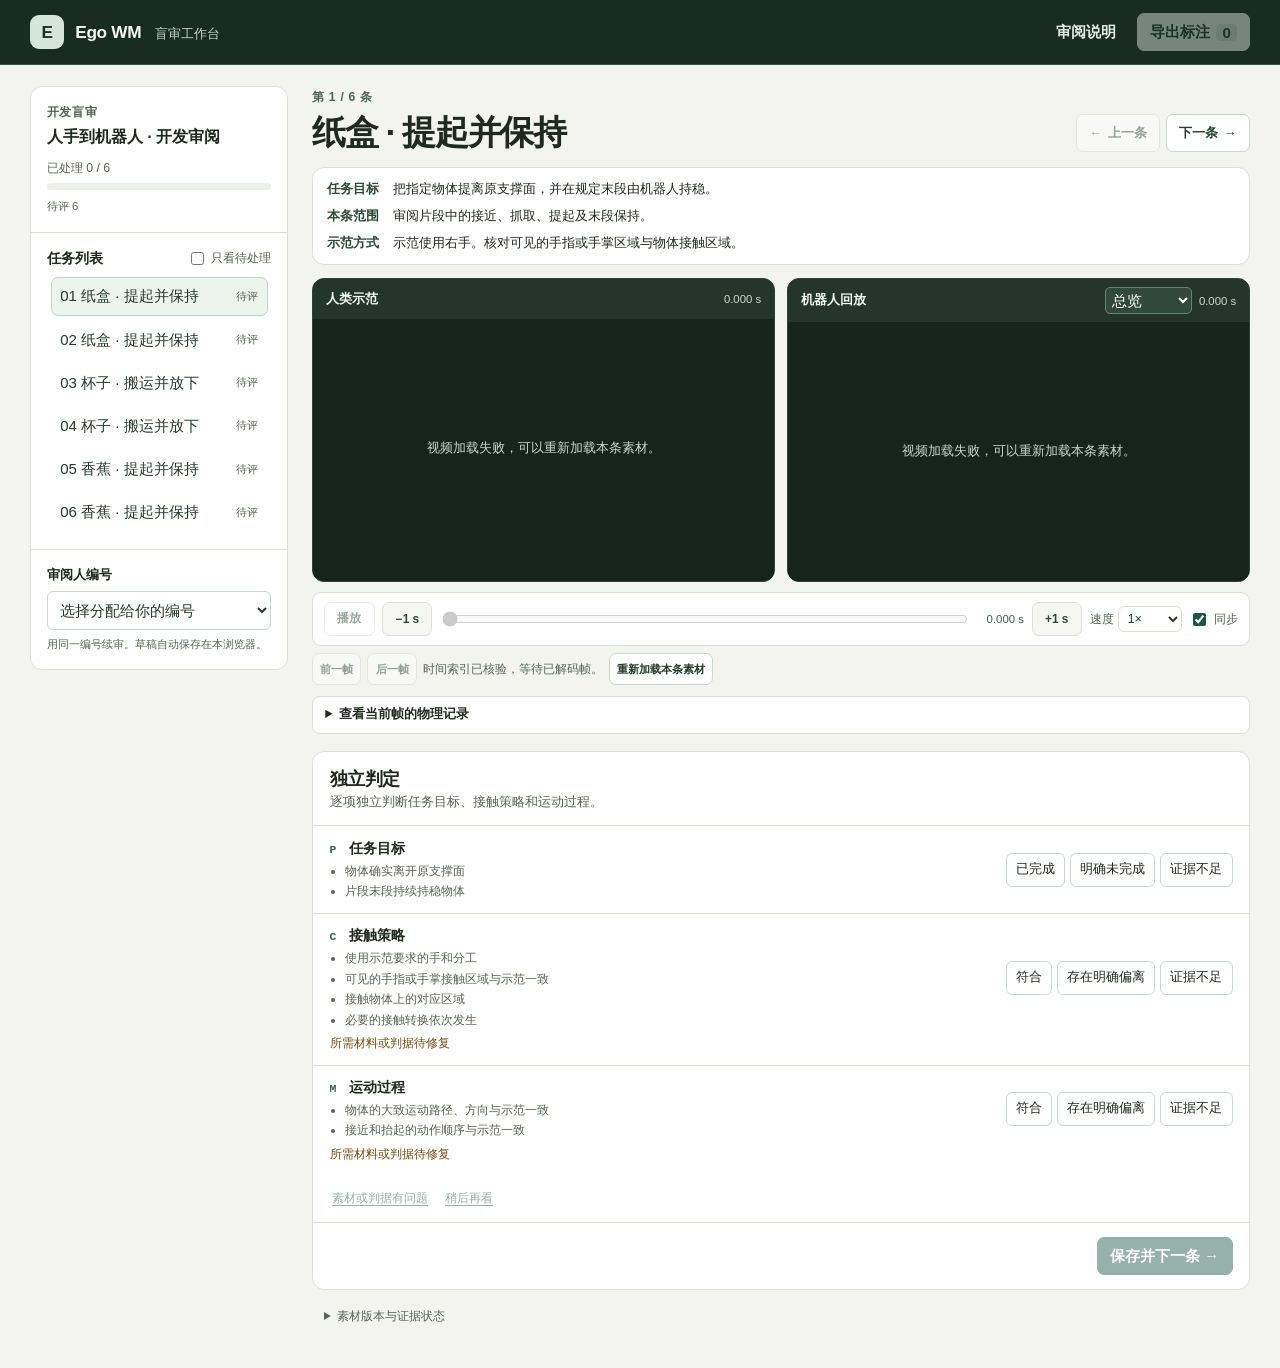
==== commit a3541637: "Recover review playback after interrupted asset loads" ====
--- a/docs/index.html
+++ b/docs/index.html
@@ -7,7 +7,7 @@
   <meta name="description" content="Ego WM 人手到机器人动作的独立盲审。">
   <title>Ego WM · 盲审工作台</title>
   <link rel="stylesheet" href="./style.css">
-  <script type="module" src="./app.js"></script>
+  <script type="module" src="./app.js?v=20261115-2"></script>
 </head>
 <body class="review-v2">
   <a class="skip" href="#workspace">跳到审阅</a>
@@ -90,6 +90,7 @@
         <button id="frame-prev" class="secondary" type="button" disabled>前一帧</button>
         <button id="frame-next" class="secondary" type="button" disabled>后一帧</button>
         <span id="timeline-status" class="timeline-status">正在核对时间索引。</span>
+        <button id="retry-material" class="secondary" type="button" hidden>重新加载本条素材</button>
       </div>
       <details id="evidence-panel" class="physical" hidden>
         <summary>查看当前帧的物理记录</summary>
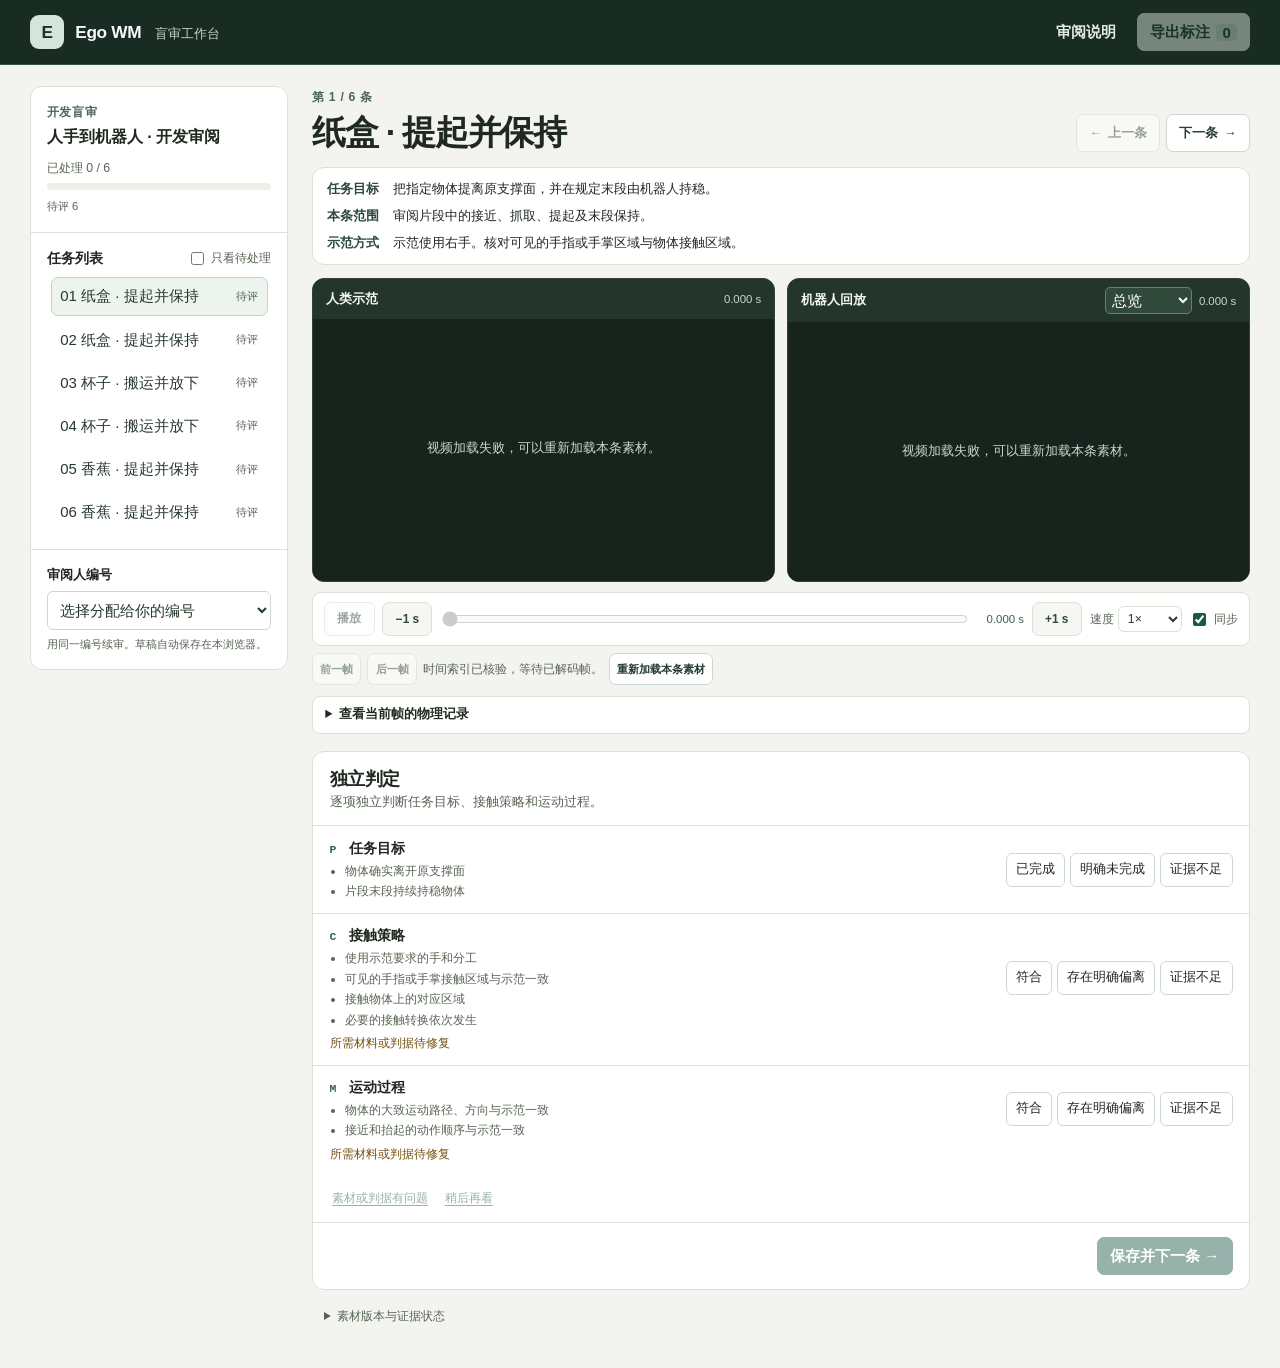
==== commit a38790fa: "Validate source clock coverage and preserve supported review windows" ====
--- a/docs/index.html
+++ b/docs/index.html
@@ -7,7 +7,7 @@
   <meta name="description" content="Ego WM 人手到机器人动作的独立盲审。">
   <title>Ego WM · 盲审工作台</title>
   <link rel="stylesheet" href="./style.css">
-  <script type="module" src="./app.js?v=20261115-2"></script>
+  <script type="module" src="./app.js?v=20261115-3"></script>
 </head>
 <body class="review-v2">
   <a class="skip" href="#workspace">跳到审阅</a>
